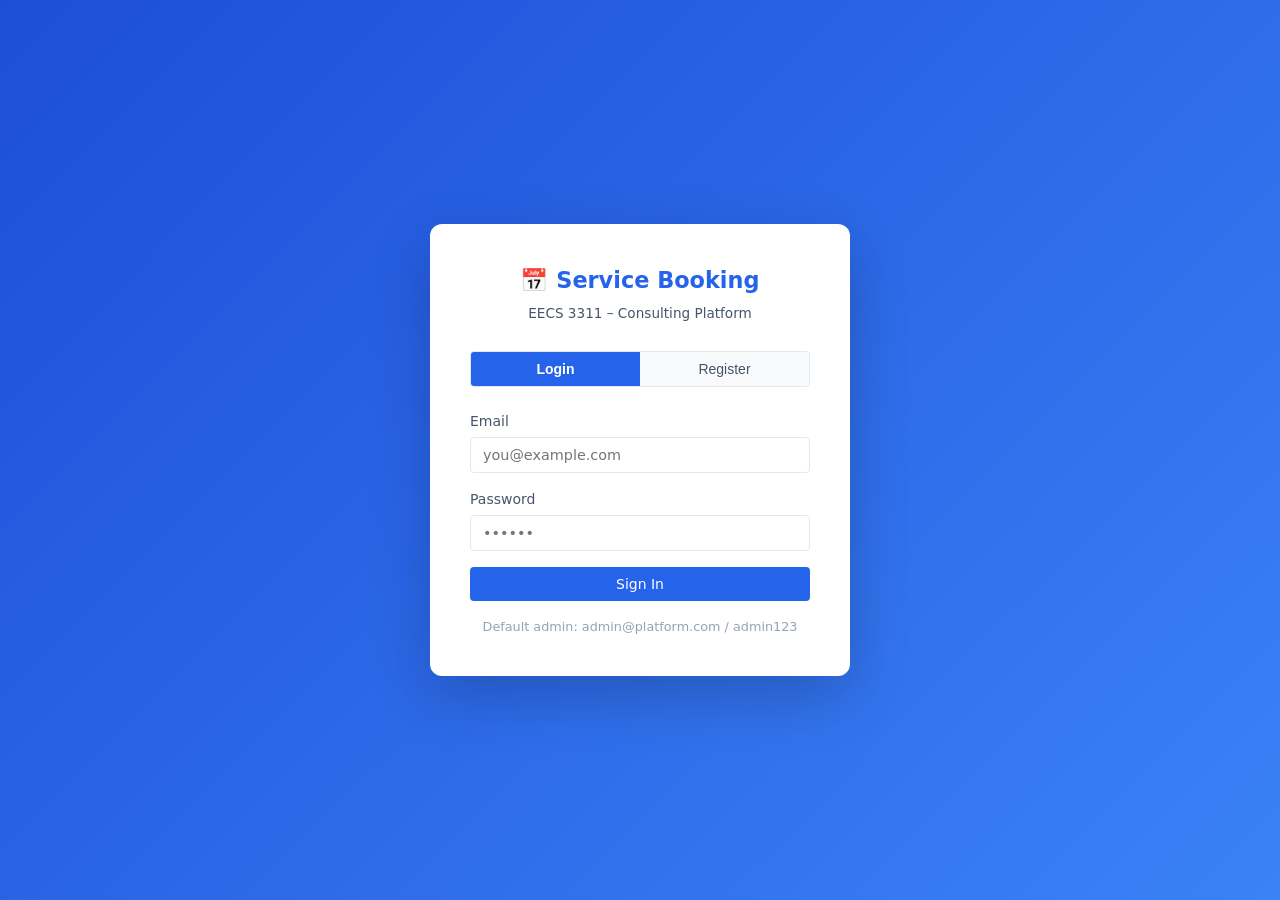
==== Frontend/index.html @ ae9c9482 "phase 2 draft fist phase 2 upload" ====
<!DOCTYPE html>
<html lang="en">
<head>
    <meta charset="UTF-8">
    <meta http-equiv="refresh" content="0; url=login.html">
    <title>Service Booking Platform</title>
</head>
<body>
    <script>
        const role = localStorage.getItem('role');
        const token = localStorage.getItem('token');
        if (token && role) {
            const map = { ADMIN: 'admin.html', CLIENT: 'client.html', CONSULTANT: 'consultant.html' };
            window.location.href = map[role] || 'login.html';
        } else {
            window.location.href = 'login.html';
        }
    </script>
</body>
</html>
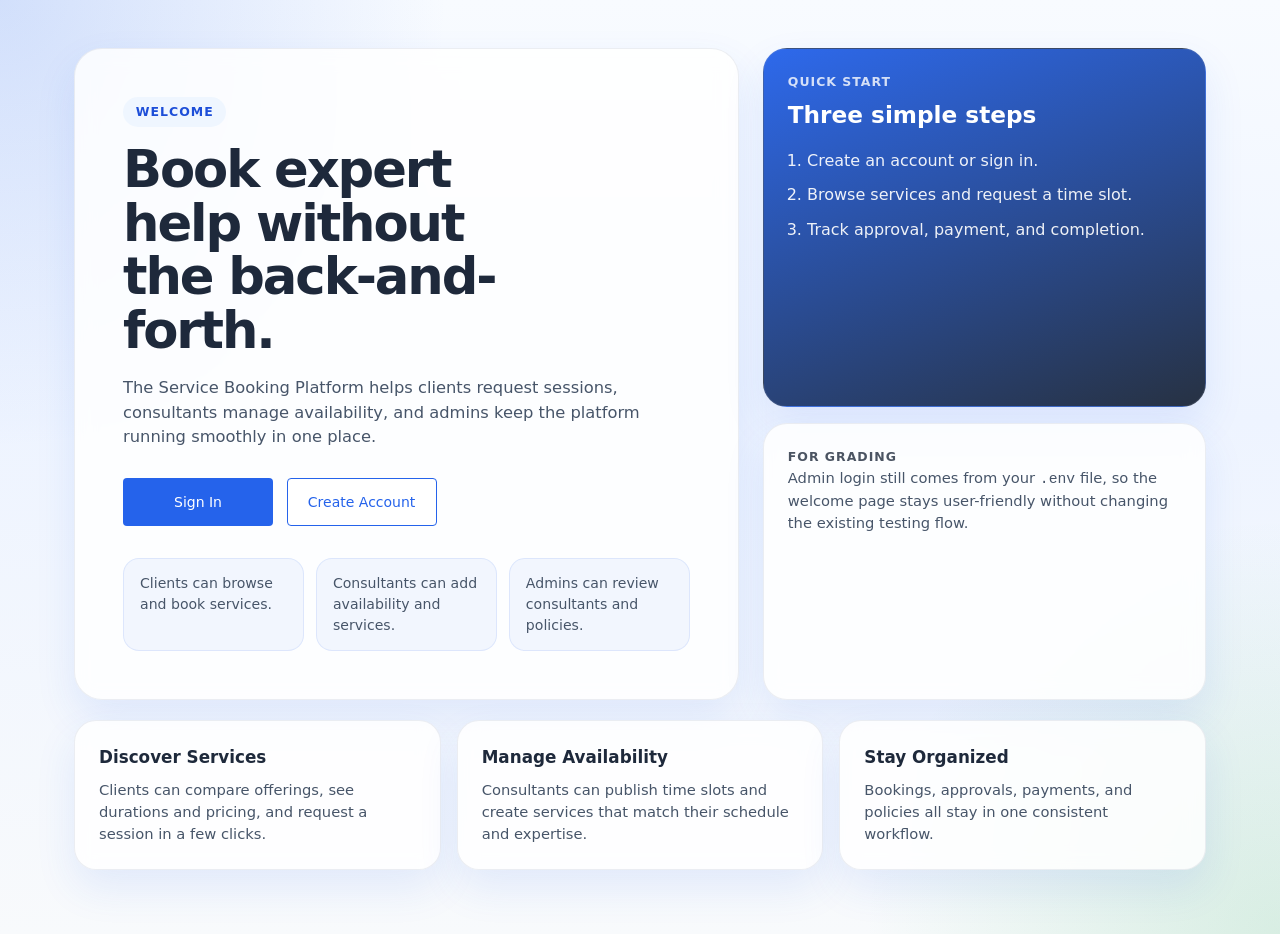
==== commit 28480d50: "front-end and security changes" ====
--- a/Frontend/index.html
+++ b/Frontend/index.html
@@ -2,19 +2,77 @@
 <html lang="en">
 <head>
     <meta charset="UTF-8">
-    <meta http-equiv="refresh" content="0; url=login.html">
-    <title>Service Booking Platform</title>
+    <meta name="viewport" content="width=device-width, initial-scale=1.0">
+    <title>Welcome | Service Booking Platform</title>
+    <link rel="stylesheet" href="css/style.css">
 </head>
-<body>
+<body class="landing-body">
     <script>
-        const role = localStorage.getItem('role');
-        const token = localStorage.getItem('token');
+        const role = sessionStorage.getItem('role');
+        const token = sessionStorage.getItem('token');
         if (token && role) {
             const map = { ADMIN: 'admin.html', CLIENT: 'client.html', CONSULTANT: 'consultant.html' };
             window.location.href = map[role] || 'login.html';
-        } else {
-            window.location.href = 'login.html';
         }
     </script>
+
+    <div class="landing-shell">
+        <section class="landing-hero">
+            <div class="landing-copy">
+                <div class="landing-kicker">Welcome</div>
+                <h1>Book expert help without the back-and-forth.</h1>
+                <p class="landing-lead">
+                    The Service Booking Platform helps clients request sessions, consultants manage
+                    availability, and admins keep the platform running smoothly in one place.
+                </p>
+
+                <div class="landing-actions">
+                    <a class="btn btn-primary landing-btn" href="login.html?mode=login">Sign In</a>
+                    <a class="btn btn-outline landing-btn" href="login.html?mode=register">Create Account</a>
+                </div>
+
+                <div class="landing-meta">
+                    <span>Clients can browse and book services.</span>
+                    <span>Consultants can add availability and services.</span>
+                    <span>Admins can review consultants and policies.</span>
+                </div>
+            </div>
+
+            <div class="landing-panel">
+                <div class="landing-panel-card landing-panel-primary">
+                    <div class="landing-panel-label">Quick Start</div>
+                    <h2>Three simple steps</h2>
+                    <ol class="landing-steps">
+                        <li>Create an account or sign in.</li>
+                        <li>Browse services and request a time slot.</li>
+                        <li>Track approval, payment, and completion.</li>
+                    </ol>
+                </div>
+
+                <div class="landing-panel-card">
+                    <div class="landing-panel-label">For Grading</div>
+                    <p>
+                        Admin login still comes from your <code>.env</code> file, so the welcome page
+                        stays user-friendly without changing the existing testing flow.
+                    </p>
+                </div>
+            </div>
+        </section>
+
+        <section class="landing-grid">
+            <article class="landing-card">
+                <h3>Discover Services</h3>
+                <p>Clients can compare offerings, see durations and pricing, and request a session in a few clicks.</p>
+            </article>
+            <article class="landing-card">
+                <h3>Manage Availability</h3>
+                <p>Consultants can publish time slots and create services that match their schedule and expertise.</p>
+            </article>
+            <article class="landing-card">
+                <h3>Stay Organized</h3>
+                <p>Bookings, approvals, payments, and policies all stay in one consistent workflow.</p>
+            </article>
+        </section>
+    </div>
 </body>
 </html>
--- a/Frontend/css/style.css
+++ b/Frontend/css/style.css
@@ -0,0 +1,892 @@
+/* ============================================================
+   Service Booking Platform – Phase 2 Stylesheet
+   One file used by every page. CSS variables at the top
+   make it easy to change the colour scheme in one place.
+   ============================================================ */
+
+/* ── Colour palette & design tokens ─────────────────────────── */
+:root {
+    --blue:        #2563eb;
+    --blue-dark:   #1d4ed8;
+    --blue-light:  #eff6ff;
+    --green:       #16a34a;
+    --green-light: #f0fdf4;
+    --red:         #dc2626;
+    --red-light:   #fef2f2;
+    --yellow:      #ca8a04;
+    --yellow-light:#fefce8;
+    --gray-50:     #f8fafc;
+    --gray-100:    #f1f5f9;
+    --gray-200:    #e2e8f0;
+    --gray-400:    #94a3b8;
+    --gray-600:    #475569;
+    --gray-800:    #1e293b;
+    --white:       #ffffff;
+    --shadow:      0 1px 3px rgba(0,0,0,.10), 0 1px 2px rgba(0,0,0,.06);
+    --shadow-md:   0 4px 6px rgba(0,0,0,.07), 0 2px 4px rgba(0,0,0,.06);
+    --radius:      8px;
+    --radius-sm:   4px;
+    --font:        'Segoe UI', system-ui, -apple-system, sans-serif;
+}
+
+/* ── Reset ───────────────────────────────────────────────────── */
+*, *::before, *::after { box-sizing: border-box; margin: 0; padding: 0; }
+body {
+    font-family: var(--font);
+    background: var(--gray-100);
+    color: var(--gray-800);
+    min-height: 100vh;
+    line-height: 1.5;
+}
+
+/* ── Top navigation bar ──────────────────────────────────────── */
+.navbar {
+    background: var(--blue);
+    color: var(--white);
+    padding: 0 2rem;
+    height: 56px;
+    display: flex;
+    align-items: center;
+    justify-content: space-between;
+    position: sticky;
+    top: 0;
+    z-index: 100;
+    box-shadow: var(--shadow-md);
+}
+.navbar-brand {
+    font-size: 1.1rem;
+    font-weight: 700;
+    letter-spacing: .3px;
+}
+.navbar-brand span { opacity: .75; font-weight: 400; font-size: .9rem; margin-left: .75rem; }
+.navbar-right { display: flex; align-items: center; gap: 1rem; }
+.navbar-user { font-size: .875rem; opacity: .9; }
+.btn-logout {
+    background: rgba(255,255,255,.15);
+    color: var(--white);
+    border: 1px solid rgba(255,255,255,.3);
+    padding: .35rem .9rem;
+    border-radius: var(--radius-sm);
+    cursor: pointer;
+    font-size: .875rem;
+    transition: background .15s;
+}
+.btn-logout:hover { background: rgba(255,255,255,.25); }
+
+/* ── Tab navigation ──────────────────────────────────────────── */
+.tabs {
+    background: var(--white);
+    border-bottom: 1px solid var(--gray-200);
+    display: flex;
+    gap: 0;
+    padding: 0 2rem;
+    overflow-x: auto;
+}
+.tab-btn {
+    background: none;
+    border: none;
+    border-bottom: 3px solid transparent;
+    padding: .875rem 1.25rem;
+    cursor: pointer;
+    font-size: .9rem;
+    color: var(--gray-600);
+    white-space: nowrap;
+    transition: color .15s, border-color .15s;
+}
+.tab-btn:hover { color: var(--blue); }
+.tab-btn.active { color: var(--blue); border-bottom-color: var(--blue); font-weight: 600; }
+
+/* ── Main page container ─────────────────────────────────────── */
+.page { display: none; padding: 2rem; max-width: 1100px; margin: 0 auto; }
+.page.active { display: block; }
+
+/* ── Cards ───────────────────────────────────────────────────── */
+.card {
+    background: var(--white);
+    border-radius: var(--radius);
+    box-shadow: var(--shadow);
+    padding: 1.5rem;
+    margin-bottom: 1.5rem;
+}
+.card-title {
+    font-size: 1rem;
+    font-weight: 600;
+    color: var(--gray-800);
+    margin-bottom: 1.25rem;
+    padding-bottom: .75rem;
+    border-bottom: 1px solid var(--gray-200);
+}
+
+/* ── Service cards grid ──────────────────────────────────────── */
+.service-grid {
+    display: grid;
+    grid-template-columns: repeat(auto-fill, minmax(280px, 1fr));
+    gap: 1rem;
+}
+.service-card {
+    background: var(--white);
+    border: 1px solid var(--gray-200);
+    border-radius: var(--radius);
+    padding: 1.25rem;
+    transition: box-shadow .15s, border-color .15s;
+}
+.service-card:hover { box-shadow: var(--shadow-md); border-color: var(--blue); }
+.service-card h3 { font-size: 1rem; margin-bottom: .35rem; }
+.service-card .meta { font-size: .8rem; color: var(--gray-600); margin-bottom: .75rem; }
+.service-card .price { font-size: 1.1rem; font-weight: 700; color: var(--blue); }
+
+/* ── Forms ───────────────────────────────────────────────────── */
+.form-group { margin-bottom: 1rem; }
+.form-group label {
+    display: block;
+    font-size: .875rem;
+    font-weight: 500;
+    color: var(--gray-600);
+    margin-bottom: .35rem;
+}
+.form-control {
+    width: 100%;
+    padding: .55rem .75rem;
+    border: 1px solid var(--gray-200);
+    border-radius: var(--radius-sm);
+    font-size: .9rem;
+    font-family: var(--font);
+    transition: border-color .15s, box-shadow .15s;
+    background: var(--white);
+    color: var(--gray-800);
+}
+.form-control:focus {
+    outline: none;
+    border-color: var(--blue);
+    box-shadow: 0 0 0 3px rgba(37,99,235,.12);
+}
+select.form-control { cursor: pointer; }
+.form-row { display: grid; grid-template-columns: 1fr 1fr; gap: 1rem; }
+@media(max-width:600px) { .form-row { grid-template-columns: 1fr; } }
+
+/* ── Buttons ─────────────────────────────────────────────────── */
+.btn {
+    display: inline-flex;
+    align-items: center;
+    gap: .4rem;
+    padding: .55rem 1.1rem;
+    border-radius: var(--radius-sm);
+    border: none;
+    cursor: pointer;
+    font-size: .875rem;
+    font-weight: 500;
+    font-family: var(--font);
+    transition: background .15s, opacity .15s;
+    text-decoration: none;
+    white-space: nowrap;
+}
+.btn:disabled { opacity: .55; cursor: not-allowed; }
+.btn-primary  { background: var(--blue);  color: var(--white); }
+.btn-primary:hover:not(:disabled)  { background: var(--blue-dark); }
+.btn-success  { background: var(--green); color: var(--white); }
+.btn-success:hover:not(:disabled)  { background: #15803d; }
+.btn-danger   { background: var(--red);   color: var(--white); }
+.btn-danger:hover:not(:disabled)   { background: #b91c1c; }
+.btn-outline  { background: var(--white); color: var(--blue); border: 1px solid var(--blue); }
+.btn-outline:hover:not(:disabled)  { background: var(--blue-light); }
+.btn-sm { padding: .3rem .7rem; font-size: .8rem; }
+.btn-block { width: 100%; justify-content: center; }
+
+/* ── Tables ──────────────────────────────────────────────────── */
+.table-wrap { overflow-x: auto; }
+table { width: 100%; border-collapse: collapse; font-size: .875rem; }
+thead th {
+    text-align: left;
+    padding: .65rem 1rem;
+    background: var(--gray-50);
+    border-bottom: 1px solid var(--gray-200);
+    color: var(--gray-600);
+    font-weight: 600;
+    font-size: .8rem;
+    text-transform: uppercase;
+    letter-spacing: .5px;
+}
+tbody td {
+    padding: .75rem 1rem;
+    border-bottom: 1px solid var(--gray-100);
+    vertical-align: middle;
+}
+tbody tr:last-child td { border-bottom: none; }
+tbody tr:hover { background: var(--gray-50); }
+
+/* ── Status badges ───────────────────────────────────────────── */
+.badge {
+    display: inline-block;
+    padding: .2rem .6rem;
+    border-radius: 100px;
+    font-size: .75rem;
+    font-weight: 600;
+    letter-spacing: .3px;
+}
+.badge-requested    { background: var(--yellow-light); color: var(--yellow); }
+.badge-confirmed    { background: var(--blue-light);   color: var(--blue); }
+.badge-pending      { background: #fff7ed;              color: #c2410c; }
+.badge-paid         { background: var(--green-light);  color: var(--green); }
+.badge-completed    { background: #f0fdf4;              color: #166534; }
+.badge-cancelled    { background: var(--gray-100);     color: var(--gray-600); }
+.badge-rejected     { background: var(--red-light);    color: var(--red); }
+.badge-approved     { background: var(--green-light);  color: var(--green); }
+.badge-pending_reg  { background: var(--yellow-light); color: var(--yellow); }
+.badge-success      { background: var(--green-light);  color: var(--green); }
+.badge-failed       { background: var(--red-light);    color: var(--red); }
+.badge-refunded     { background: var(--yellow-light); color: var(--yellow); }
+
+/* ── Alert messages ──────────────────────────────────────────── */
+.alert {
+    padding: .75rem 1rem;
+    border-radius: var(--radius-sm);
+    font-size: .875rem;
+    margin-bottom: 1rem;
+    display: none;
+}
+.alert.show { display: block; }
+.alert-error   { background: var(--red-light);    color: var(--red);   border-left: 3px solid var(--red); }
+.alert-success { background: var(--green-light);  color: var(--green); border-left: 3px solid var(--green); }
+.alert-info    { background: var(--blue-light);   color: var(--blue);  border-left: 3px solid var(--blue); }
+
+/* ── Login page ──────────────────────────────────────────────── */
+.login-wrapper {
+    display: flex;
+    align-items: center;
+    justify-content: center;
+    min-height: 100vh;
+    background: linear-gradient(135deg, #1d4ed8 0%, #3b82f6 100%);
+}
+.login-box {
+    background: var(--white);
+    border-radius: 12px;
+    padding: 2.5rem;
+    width: 100%;
+    max-width: 420px;
+    box-shadow: 0 20px 60px rgba(0,0,0,.2);
+}
+.login-logo {
+    text-align: center;
+    margin-bottom: 1.75rem;
+}
+.login-logo h1 { font-size: 1.4rem; color: var(--blue); }
+.login-logo p  { font-size: .85rem; color: var(--gray-600); margin-top: .3rem; }
+.toggle-form { display: flex; gap: 0; margin-bottom: 1.5rem; border-radius: var(--radius-sm); overflow: hidden; border: 1px solid var(--gray-200); }
+.toggle-form button {
+    flex: 1;
+    padding: .55rem;
+    border: none;
+    background: var(--gray-50);
+    color: var(--gray-600);
+    cursor: pointer;
+    font-size: .875rem;
+    transition: background .15s, color .15s;
+}
+.toggle-form button.active { background: var(--blue); color: var(--white); font-weight: 600; }
+.login-footer { text-align: center; margin-top: 1rem; font-size: .8rem; color: var(--gray-400); }
+
+/* ── Empty state ─────────────────────────────────────────────── */
+.empty {
+    text-align: center;
+    padding: 3rem 1rem;
+    color: var(--gray-400);
+}
+.empty p { font-size: .9rem; }
+
+/* ── Loading spinner ─────────────────────────────────────────── */
+.spinner {
+    width: 20px; height: 20px;
+    border: 2px solid var(--gray-200);
+    border-top-color: var(--blue);
+    border-radius: 50%;
+    animation: spin .6s linear infinite;
+    display: inline-block;
+}
+@keyframes spin { to { transform: rotate(360deg); } }
+
+/* ── Section headers ─────────────────────────────────────────── */
+.section-header {
+    display: flex;
+    align-items: center;
+    justify-content: space-between;
+    margin-bottom: 1.25rem;
+}
+.section-header h2 { font-size: 1.1rem; font-weight: 600; }
+
+/* ── Slot pills ──────────────────────────────────────────────── */
+.slot-list { display: flex; flex-wrap: wrap; gap: .5rem; margin-top: .75rem; }
+.slot-pill {
+    background: var(--blue-light);
+    color: var(--blue);
+    border: 1px solid #bfdbfe;
+    border-radius: 100px;
+    padding: .3rem .85rem;
+    font-size: .8rem;
+    cursor: pointer;
+    transition: background .15s;
+}
+.slot-pill:hover { background: #dbeafe; }
+.slot-pill.selected { background: var(--blue); color: var(--white); }
+.slot-pill.reserved { background: var(--gray-100); color: var(--gray-400); border-color: var(--gray-200); cursor: default; }
+
+/* ── Action buttons row in tables ────────────────────────────── */
+.action-row { display: flex; gap: .4rem; }
+
+/* ── Payment method tag ──────────────────────────────────────── */
+.pm-tag { font-size: .8rem; color: var(--gray-600); font-family: monospace; }
+
+/* Shared UX helpers */
+.toast-stack {
+    position: fixed;
+    top: 1rem;
+    right: 1rem;
+    display: flex;
+    flex-direction: column;
+    gap: .65rem;
+    z-index: 1200;
+    width: min(360px, calc(100vw - 2rem));
+}
+
+.toast {
+    display: flex;
+    align-items: flex-start;
+    justify-content: space-between;
+    gap: .75rem;
+    padding: .9rem 1rem;
+    border-radius: 12px;
+    box-shadow: 0 16px 40px rgba(15, 23, 42, .18);
+    border: 1px solid var(--gray-200);
+    background: var(--white);
+    color: var(--gray-800);
+    opacity: 0;
+    transform: translateY(-8px);
+    transition: opacity .18s ease, transform .18s ease;
+}
+
+.toast.show {
+    opacity: 1;
+    transform: translateY(0);
+}
+
+.toast-success {
+    border-left: 4px solid var(--green);
+    background: linear-gradient(180deg, #ffffff 0%, #f7fff9 100%);
+}
+
+.toast-error {
+    border-left: 4px solid var(--red);
+    background: linear-gradient(180deg, #ffffff 0%, #fff8f8 100%);
+}
+
+.toast-info {
+    border-left: 4px solid var(--blue);
+    background: linear-gradient(180deg, #ffffff 0%, #f7fbff 100%);
+}
+
+.toast-copy {
+    font-size: .875rem;
+    line-height: 1.45;
+}
+
+.toast-close {
+    border: none;
+    background: none;
+    color: var(--gray-400);
+    cursor: pointer;
+    font-size: 1rem;
+    line-height: 1;
+    padding: .1rem;
+}
+
+.toast-close:hover {
+    color: var(--gray-800);
+}
+
+.btn-loading {
+    pointer-events: none;
+}
+
+.spinner-inline {
+    width: 14px;
+    height: 14px;
+}
+
+.toolbar {
+    display: flex;
+    align-items: end;
+    justify-content: space-between;
+    gap: 1rem;
+    flex-wrap: wrap;
+    margin-bottom: 1rem;
+}
+
+.toolbar-group {
+    display: flex;
+    gap: .75rem;
+    flex-wrap: wrap;
+    align-items: end;
+}
+
+.toolbar .form-group {
+    min-width: 180px;
+    margin-bottom: 0;
+}
+
+.toolbar-note {
+    font-size: .8rem;
+    color: var(--gray-600);
+}
+
+.summary-row {
+    display: flex;
+    flex-wrap: wrap;
+    gap: .75rem;
+    margin-bottom: 1rem;
+}
+
+.summary-chip {
+    display: inline-flex;
+    align-items: center;
+    gap: .45rem;
+    padding: .55rem .8rem;
+    background: var(--white);
+    border: 1px solid var(--gray-200);
+    border-radius: 999px;
+    box-shadow: var(--shadow);
+    font-size: .82rem;
+    color: var(--gray-600);
+}
+
+.summary-chip strong {
+    color: var(--gray-800);
+    font-size: .92rem;
+}
+
+.progress-track {
+    display: grid;
+    grid-template-columns: repeat(4, minmax(70px, 1fr));
+    gap: .5rem;
+    min-width: 280px;
+}
+
+.progress-step {
+    position: relative;
+    display: flex;
+    flex-direction: column;
+    gap: .35rem;
+}
+
+.progress-step::after {
+    content: '';
+    position: absolute;
+    top: 12px;
+    left: calc(50% + 14px);
+    right: calc(-50% + 14px);
+    height: 2px;
+    background: var(--gray-200);
+    z-index: 0;
+}
+
+.progress-step:last-child::after {
+    display: none;
+}
+
+.progress-step.done::after {
+    background: #93c5fd;
+}
+
+.progress-node {
+    position: relative;
+    z-index: 1;
+    width: 24px;
+    height: 24px;
+    border-radius: 50%;
+    background: var(--gray-100);
+    border: 2px solid var(--gray-200);
+    color: var(--gray-600);
+    display: inline-flex;
+    align-items: center;
+    justify-content: center;
+    font-size: .72rem;
+    font-weight: 700;
+}
+
+.progress-step.done .progress-node {
+    background: var(--blue);
+    border-color: var(--blue);
+    color: var(--white);
+}
+
+.progress-label {
+    font-size: .69rem;
+    color: var(--gray-600);
+    line-height: 1.3;
+    text-transform: capitalize;
+}
+
+.progress-step.done .progress-label {
+    color: var(--gray-800);
+    font-weight: 600;
+}
+
+.progress-terminal {
+    display: inline-flex;
+    align-items: center;
+    padding: .3rem .7rem;
+    border-radius: 999px;
+    font-size: .75rem;
+    font-weight: 700;
+    letter-spacing: .3px;
+}
+
+.progress-terminal-rejected {
+    background: var(--red-light);
+    color: var(--red);
+}
+
+.progress-terminal-cancelled {
+    background: var(--gray-100);
+    color: var(--gray-600);
+}
+
+.schedule-grid {
+    display: grid;
+    grid-template-columns: repeat(auto-fit, minmax(260px, 1fr));
+    gap: 1rem;
+}
+
+.schedule-card {
+    border: 1px solid var(--gray-200);
+    border-radius: 14px;
+    padding: 1rem;
+    background: linear-gradient(180deg, #ffffff 0%, #f8fbff 100%);
+}
+
+.schedule-card-head {
+    display: flex;
+    align-items: baseline;
+    justify-content: space-between;
+    gap: 1rem;
+    margin-bottom: .9rem;
+}
+
+.schedule-card-head h3 {
+    font-size: .96rem;
+}
+
+.schedule-card-head span {
+    color: var(--gray-600);
+    font-size: .8rem;
+}
+
+.schedule-slot {
+    display: flex;
+    align-items: center;
+    justify-content: space-between;
+    gap: .75rem;
+    padding: .7rem .8rem;
+    border-radius: 12px;
+    background: var(--white);
+    border: 1px solid var(--gray-100);
+    margin-bottom: .6rem;
+}
+
+.schedule-slot:last-child {
+    margin-bottom: 0;
+}
+
+.schedule-slot strong {
+    display: block;
+    font-size: .88rem;
+}
+
+.schedule-slot-meta {
+    font-size: .78rem;
+    color: var(--gray-600);
+}
+
+.schedule-slot.reserved {
+    background: #f8fafc;
+}
+
+.input-with-action {
+    display: flex;
+    align-items: stretch;
+    gap: .5rem;
+}
+
+.input-action-btn {
+    min-width: 44px;
+    justify-content: center;
+    padding-left: .75rem;
+    padding-right: .75rem;
+}
+
+.table-cell-stack {
+    display: flex;
+    flex-direction: column;
+    gap: .25rem;
+}
+
+.table-cell-stack small {
+    color: var(--gray-600);
+    font-size: .75rem;
+}
+
+.muted-note {
+    font-size: .78rem;
+    color: var(--gray-600);
+}
+
+.policy-grid {
+    display: grid;
+    grid-template-columns: 1fr 1fr;
+    gap: 1rem;
+    font-size: .875rem;
+}
+
+.login-link-row {
+    display: flex;
+    justify-content: center;
+    margin-top: 1rem;
+}
+
+.login-link-row a {
+    color: var(--blue);
+    font-size: .84rem;
+    text-decoration: none;
+    font-weight: 500;
+}
+
+.login-link-row a:hover {
+    text-decoration: underline;
+}
+
+@media(max-width:900px) {
+    .progress-track {
+        grid-template-columns: repeat(2, minmax(90px, 1fr));
+        min-width: 0;
+    }
+
+    .progress-step::after {
+        display: none;
+    }
+}
+
+@media(max-width:720px) {
+    .toolbar,
+    .toolbar-group {
+        flex-direction: column;
+        align-items: stretch;
+    }
+
+    .toolbar .form-group,
+    .toolbar .btn {
+        width: 100%;
+    }
+
+    .input-with-action {
+        flex-direction: column;
+    }
+
+    .action-row {
+        flex-wrap: wrap;
+    }
+
+    .policy-grid {
+        grid-template-columns: 1fr;
+    }
+
+    .toast-stack {
+        left: 1rem;
+        right: 1rem;
+        width: auto;
+    }
+}
+
+/* Landing page */
+.landing-body {
+    min-height: 100vh;
+    background:
+        radial-gradient(circle at top left, rgba(37,99,235,.18), transparent 28rem),
+        radial-gradient(circle at bottom right, rgba(22,163,74,.14), transparent 26rem),
+        linear-gradient(180deg, #f8fbff 0%, #eef4ff 45%, #f8fafc 100%);
+}
+
+.landing-shell {
+    max-width: 1180px;
+    margin: 0 auto;
+    padding: 3rem 1.5rem 4rem;
+}
+
+.landing-hero {
+    display: grid;
+    grid-template-columns: minmax(0, 1.2fr) minmax(300px, .8fr);
+    gap: 1.5rem;
+    align-items: stretch;
+}
+
+.landing-copy,
+.landing-panel-card,
+.landing-card {
+    background: rgba(255,255,255,.84);
+    backdrop-filter: blur(10px);
+    border: 1px solid rgba(148,163,184,.18);
+    box-shadow: 0 18px 40px rgba(37,99,235,.10);
+}
+
+.landing-copy {
+    border-radius: 28px;
+    padding: 3rem;
+}
+
+.landing-kicker {
+    display: inline-flex;
+    align-items: center;
+    gap: .45rem;
+    background: var(--blue-light);
+    color: var(--blue-dark);
+    border-radius: 999px;
+    padding: .35rem .8rem;
+    font-size: .78rem;
+    font-weight: 700;
+    letter-spacing: .08em;
+    text-transform: uppercase;
+    margin-bottom: 1rem;
+}
+
+.landing-copy h1 {
+    font-size: clamp(2.3rem, 4vw, 4.5rem);
+    line-height: 1.05;
+    letter-spacing: -.04em;
+    max-width: 12ch;
+}
+
+.landing-lead {
+    margin-top: 1.15rem;
+    max-width: 58ch;
+    font-size: 1.02rem;
+    color: var(--gray-600);
+}
+
+.landing-actions {
+    display: flex;
+    flex-wrap: wrap;
+    gap: .85rem;
+    margin-top: 1.75rem;
+}
+
+.landing-btn {
+    min-width: 150px;
+    justify-content: center;
+    padding: .8rem 1.25rem;
+}
+
+.landing-meta {
+    display: grid;
+    grid-template-columns: repeat(3, minmax(0, 1fr));
+    gap: .75rem;
+    margin-top: 2rem;
+}
+
+.landing-meta span {
+    background: rgba(37,99,235,.05);
+    border: 1px solid rgba(37,99,235,.10);
+    border-radius: 16px;
+    padding: .85rem 1rem;
+    color: var(--gray-600);
+    font-size: .88rem;
+}
+
+.landing-panel {
+    display: grid;
+    gap: 1rem;
+}
+
+.landing-panel-card {
+    border-radius: 24px;
+    padding: 1.5rem;
+}
+
+.landing-panel-primary {
+    background: linear-gradient(160deg, rgba(37,99,235,.96), rgba(30,41,59,.96));
+    color: var(--white);
+}
+
+.landing-panel-primary h2 {
+    font-size: 1.45rem;
+    margin-top: .4rem;
+}
+
+.landing-panel-label {
+    font-size: .78rem;
+    font-weight: 700;
+    letter-spacing: .08em;
+    text-transform: uppercase;
+    opacity: .8;
+}
+
+.landing-steps {
+    margin-top: 1rem;
+    padding-left: 1.2rem;
+    display: grid;
+    gap: .65rem;
+}
+
+.landing-grid {
+    display: grid;
+    grid-template-columns: repeat(3, minmax(0, 1fr));
+    gap: 1rem;
+    margin-top: 1.25rem;
+}
+
+.landing-card {
+    border-radius: 22px;
+    padding: 1.5rem;
+}
+
+.landing-card h3 {
+    font-size: 1.05rem;
+    margin-bottom: .55rem;
+}
+
+.landing-card p,
+.landing-panel-card p {
+    color: var(--gray-600);
+    font-size: .92rem;
+}
+
+.landing-panel-primary p,
+.landing-panel-primary li {
+    color: rgba(255,255,255,.92);
+}
+
+@media (max-width: 900px) {
+    .landing-hero,
+    .landing-grid,
+    .landing-meta {
+        grid-template-columns: 1fr;
+    }
+
+    .landing-copy {
+        padding: 2rem 1.4rem;
+    }
+}
+
+@media (max-width: 600px) {
+    .landing-shell {
+        padding: 1.25rem 1rem 2rem;
+    }
+
+    .landing-copy h1 {
+        max-width: none;
+    }
+
+    .landing-actions {
+        flex-direction: column;
+    }
+
+    .landing-btn {
+        width: 100%;
+    }
+}
